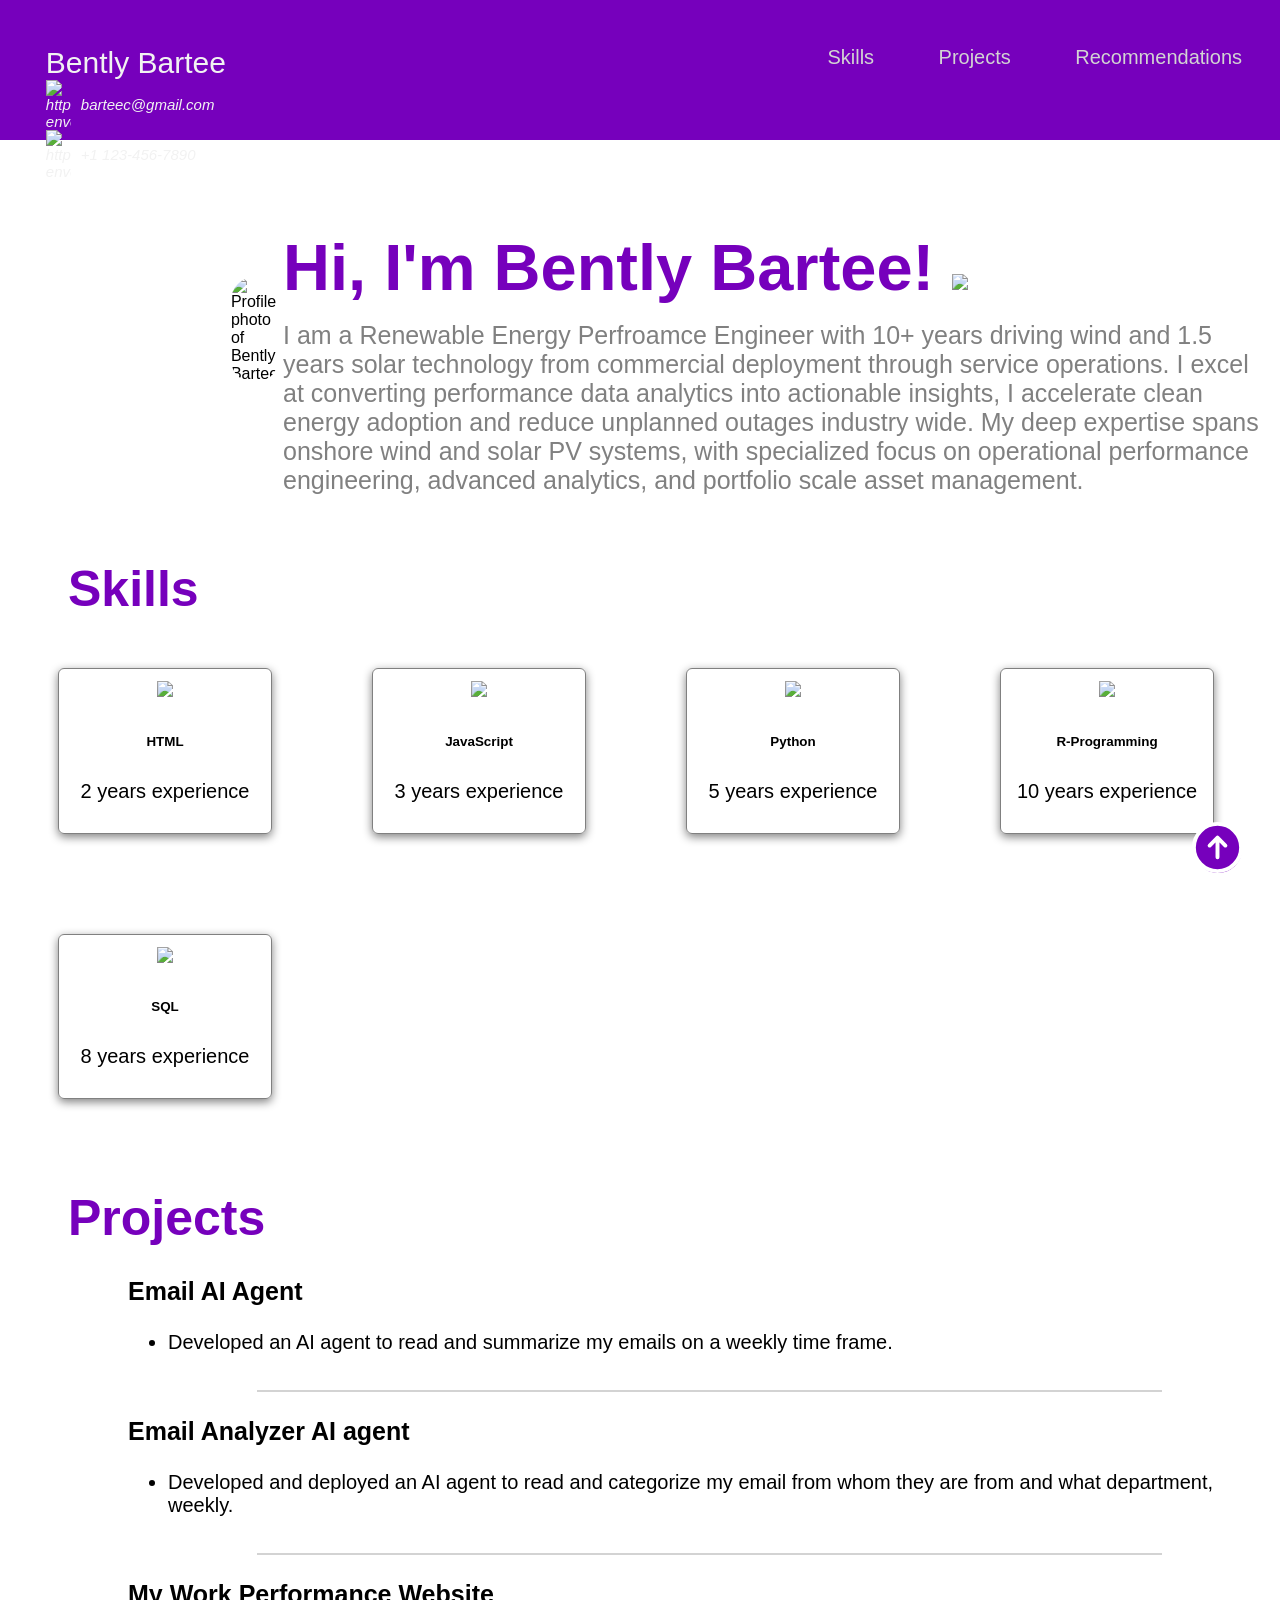
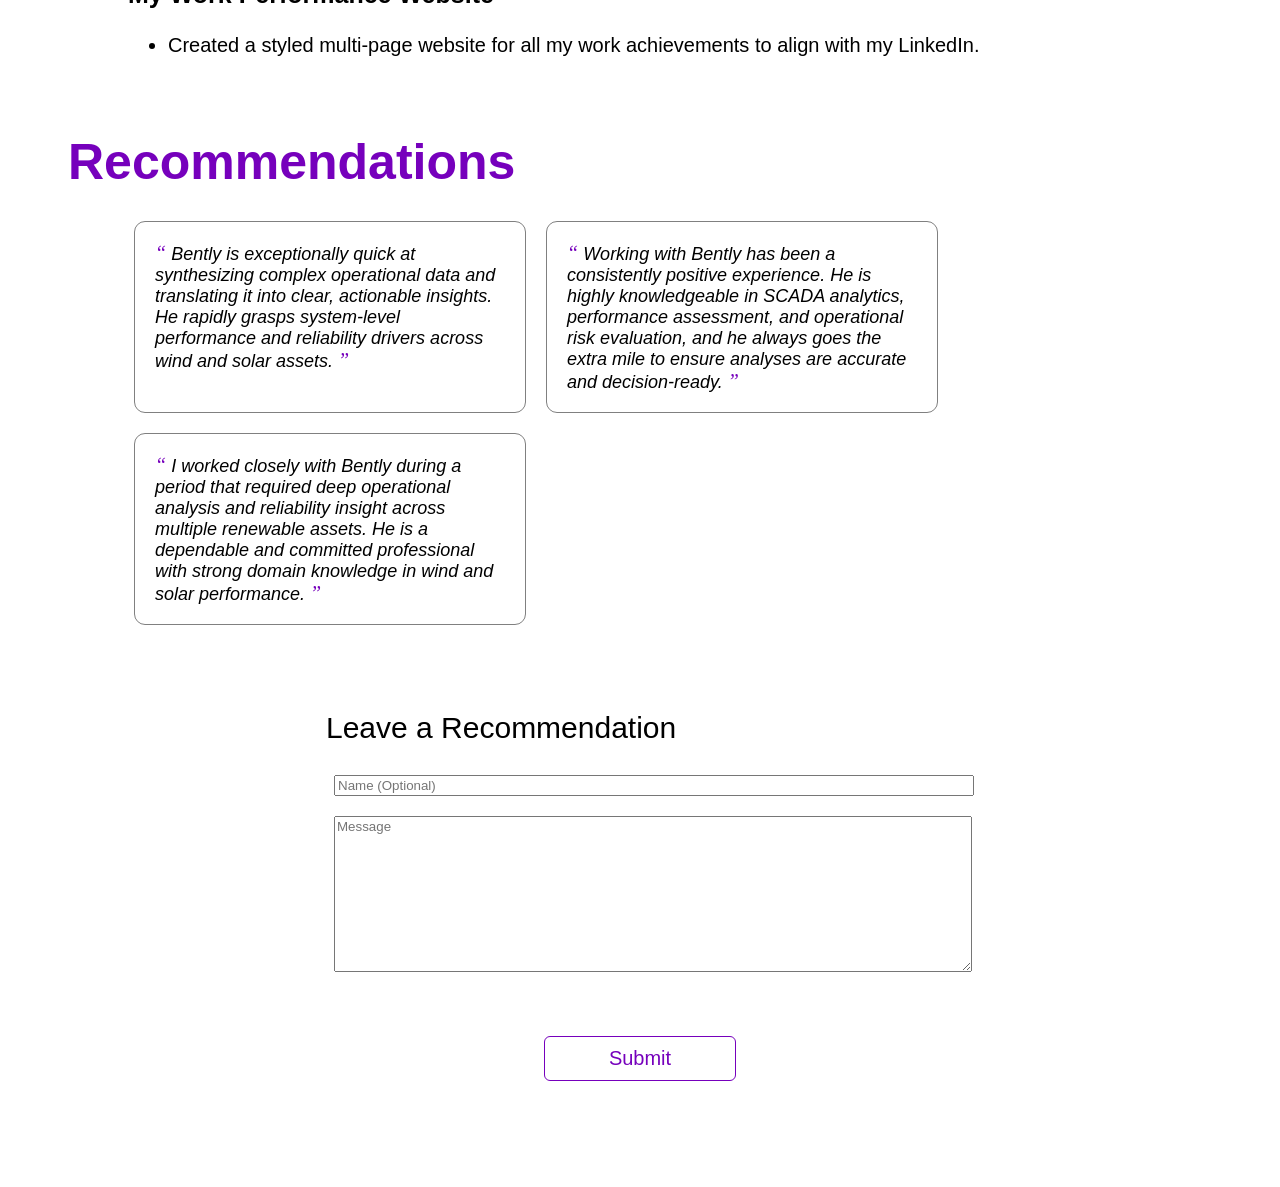
==== my-portfolio.html @ 6b7358aa "Add files via upload" ====
<!DOCTYPE html>
<html>
  <head>
    <title>Bently Bartee - Portfolio</title>
    <link rel="stylesheet" href="./style.css"/>
    <script src="./script.js"></script>
  </head>
  <body>
    <!-- Navigation Bar -->
    <nav>
      <div id="home">
        <div class="profile_name">
          Bently Bartee
          <div class="contact_info">
            <img src="html_finalprojimages/envelope.png" alt="https://icons8.com/icon/124377/circled-envelope"/>
          barteec@gmail.com
        </div>
        <div style="clear:both;"></div>
        <div class="contact_info">
          <img src="html_finalprojimages/phone.png" alt="https://icons8.com/icon/124377/circled-envelope"/>
          +1 123-456-7890

        </div>
        </div>
        <div class="topdiv">
          <a class="topmenu" href="#Skills">Skills</a>
          <a class="topmenu" href="#Projects">Projects</a>
          <a class="topmenu" href="#Recommendations">Recommendations</a>
          <!-- Add the links for Skills, Projects and Recommendation here -->

        </div>
      </div>    
    </nav>

    <!-- About Me -->
    <section id="about-me" class="container">
      <div>
        <img
        src="https://raw.githubusercontent.com/BBartee75/R_Scripts/main/Screenshot%202024-08-19%20195324.png"
        class="profile_image"
        alt="Profile photo of Bently Bartee"
        />
      </div>

      <div>
          <h1>
            Hi, I'm Bently Bartee! <img src="html_finalprojimages/waving-hand.png" width="60px"/>
          </h1>
          <p>
            I am a Renewable Energy Perfroamce Engineer with 10+ years driving wind and 1.5 years solar technology 
            from commercial deployment through service operations. I excel at converting performance data analytics 
            into actionable insights, I accelerate clean energy adoption and reduce unplanned outages industry wide.
            My deep expertise spans onshore wind and solar PV systems, with specialized focus on operational performance 
            engineering, advanced analytics, and portfolio scale asset management.
          </p>
      </div>
    </section>
              
    <!-- Skills -->
    <section id="skills">
      <h2>Skills</h2>
      <div style="clear:both;"></div>

      <div class="all_skills">
        <div class="skill">
          <img src="html_finalprojimages/html5.png"/>
          <h6>HTML</h6>
          <p>2 years experience</p>
        </div>  

        <div class="skill">
          <img src="html_finalprojimages/js.jpeg"/>
          <h6>JavaScript</h6>
          <p>3 years experience</p>
        </div>  

        <!-- Add more skills here -->

        <div class="skill">
            <img src="html_finalprojimages/python.png"/>
            <h6>Python</h6>
            <p>5 years experience</p>
          </div>  

          <div class="skill">
            <img src="html_finalprojimages/r.png"/>
            <h6>R-Programming</h6>
            <p>10 years experience</p>
          </div>  

          <div class="skill">
            <img src="html_finalprojimages/database.png"/>
            <h6>SQL</h6>
            <p>8 years experience</p>
          </div>  


      </div>
    </section>
          
    <!-- Projects -->
    <section class="projects" id="projects">
      <h2>
        Projects
      </h2>
      <div style="clear:both;"></div>

        <div id="projects-container" class="projects-container">
          <div class="project-card">
            <h3>Email AI Agent</h3>
            <ul>
              <li>Developed an AI agent to read and summarize my emails on a weekly time frame.</li>
            </ul>
          </div>
          <hr>
          <div class="project-card">
            <h3>Email Analyzer AI agent</h3>
            <ul>
              <li>Developed and deployed an AI agent to read and categorize my email from whom they are from and what department, weekly.</li>
            </ul>
          </div>
          <hr>
          <div class="project-card">
            <h3>My Work Performance Website</h3>
            <ul>
              <li>Created a styled multi-page website for all my work achievements to align with my LinkedIn.</li>
            </ul>
          </div>
    </div>
    </section>
    <div style="clear:both;"></div>

    <!-- Recommendations -->
    <section id="recommendations">
      <h2>Recommendations</h2>
      <div style="clear:both;"></div>
      <div class="all_recommendations" id="all_recommendations">
        <div class="recommendation">
          <span>&#8220;</span>
          
Bently is exceptionally quick at synthesizing complex operational data and translating it into clear, actionable insights. 
He rapidly grasps system-level performance and reliability drivers across wind and solar assets. 


          <span>&#8221;</span>
        </div>
        <div class="recommendation">
          <span>&#8220;</span>
          
Working with Bently has been a consistently positive experience. 
He is highly knowledgeable in SCADA analytics, performance assessment, and operational risk evaluation, and he always goes the extra mile to ensure analyses are accurate and decision-ready. 

          <span>&#8221;</span>
        </div>
        <div class="recommendation">
          <span>&#8220;</span>
          
 I worked closely with Bently during a period that required deep operational analysis and reliability insight across multiple renewable assets. 
 He is a dependable and committed professional with strong domain knowledge in wind and solar performance. 
 

          <span>&#8221;</span>
        </div>
      </div>
    </section>

    <!-- Recommendation Form -->
    <section id="contact">
      <div class="flex_center">
        <fieldset>
          <legend class="introduction">Leave a Recommendation</legend>          
          <input type="text" placeholder="Name (Optional)"> <br/>
          <textarea id="new_recommendation" cols="500" rows="10" placeholder="Message"></textarea>
          <div class="flex_center">
            <button id="recommend_btn" onclick="addRecommendation()">Submit</button>
          </div>
        </fieldset>
      </div>
    </section>

    <div class="iconbutton">
      <a href="#home">
        <svg xmlns="http://www.w3.org/2000/svg" fill="none" viewBox="0 0 24 24" stroke-width="1.5" stroke="white" width="63px">
            <path stroke-linecap="round" stroke-linejoin="round" d="M15 11.25l-3-3m0 0l-3 3m3-3v7.5M21 12a9 9 0 11-18 0 9 9 0 0118 0z" />
          </svg>
          
      </a>
    </div>

    <div class="popup" id="popup" class="flex_center">
        <img src="html_finalprojimages/checkmark--outline.svg" />
        <h3>Thank you for your recommendation!</h3>
        <button onclick="showPopup(false)">Ok</button>
      </div>
  </body>
</html>
---- style.css ----
body {
    font-family: "Trebuchet MS", "Lucida Sans Unicode", "Lucida Grande",
      "Lucida Sans", Arial, sans-serif;
  }
  
  /* Navigation Bar */
  
  #home {
    background-color: #7600bc;
    padding-bottom: 1cm;
    margin-left: -1cm;
    margin-right: -1cm;
    margin-top: -1cm;
    padding-top: 2cm;
    padding-bottom: 2cm;
    height: 5mm;
  }
  
  .topmenu {
    color: lightgray;
    margin: 10px;
    padding: 20px;
    font-size: 20px;
    text-decoration: none;
  }
  
  .topmenu:hover {
    color: white;
    /* Add the styles here */
    font-weight: 900;
    text-decoration: underline;
  }
  
  .topdiv {
    float: right;
    padding-right: 1cm;
  }
  
  .profile_name {
    float: left;
    padding-left: 2cm;
    /* Add the styles here */
    color: #f2f2f2;
    font-size: 30px;
  }
  
  .profile_name .contact_info {
    font-size: 15px;
    font-style: italic;
    display: flex;
    align-items: center;
    flex-direction: row;
  }
  
  .contact_info img {
    width: 25px;
    margin-right: 10px;
    float: left;
  }
  
  /* Titles */
  
  h2 {
    text-align: justify;
    font-size: 50px;
    text-align: center;
    float: left;
    color: #7600bc;
    margin: 30px;
    margin-left: 60px;
    margin-top: 40px;
    margin-bottom: 0px;
  }
  
  .introduction {
    text-align: justify;
    font-size: 30px;
    text-align: center;
    float: left;
    margin-top: 30px;
    margin-bottom: 20px;
    animation-duration: 5s;
    position: relative;
  }
  
  /* Used in the About Me sections */
  
  .container {
    display: flex;
    align-items: center;
  }
  
  /* About Me */
  
  .about-me {
    display: flex;
    align-items: center;
  }
  
  #about-me h1 {
    font-size: 65px;
    margin-top: 90px;
    color: #7600bc;
  }
  
  #about-me p {
    font-size: 25px;
    color: rgb(128, 128, 128);
    margin-top: -1cm;
  }
  
  .profile_image {
    width: 550px;
    height: fit-content;
    vertical-align: middle;
    margin: 5px;
    border-radius: 25px;
  }
  
  /* Skills */
  
  .all_skills {
    display: flex;
    flex-direction: row;
    flex-flow: wrap;
  }
  
  .skill {
    border: 1px solid gray;
    display: block;
    border-radius: 6px;
    text-align: center;
    margin: 50px;
    padding: 10px;
    width: 2in;
    font-size: 20px;
    box-shadow: 0 3px 10px gray;
  }
  
  .skill img {
    height: 35px;
    align-items: center;
  }
  
  .skills h6 {
    align-items: center;
    font-size: 20px;
    margin-block-start: 8px;
    margin-block-end: 5px;
    font-weight: bold;
  }
  
  .skills p {
    align-items: center;
    font-size: 15px;
    color: gray;
    margin-block-start: 5px;
    margin-block-end: 5px;
  }
  
  .flex_center {
    display: flex;
    align-items: center;
    justify-content: center;
  }
  
  /* Projects */
  
  .projects-container {
    margin-top: 30px;
    margin-left: 60px;
  }
  
  .projects-container hr {
    border: 1px solid lightgray;
    width: 75%;
    margin-left: 5cm;
  }
  
  .project-card {
    margin: 0 15px 15px 30px;
    padding-bottom: 5px;
  }
  
  .project-card h3 {
    font-size: 25px;
    margin-left: 30px;
  }
  
  .project-card li {
    font-size: 20px;
    margin-left: 30px;
  }
  
  /* Recommendations */
  
  .all_recommendations {
    display: flex;
    align-items: center;
    margin-left: 1in;
    flex-direction: row;
    flex-flow: wrap;
    padding: 20px;
  }
  
  .recommendation {
    font-style: italic;
    text-align: left;
    width: 21.875rem;
    padding: 1rem;
    background-color: #fff;
    border-radius: 11px;
    box-shadow: 0 3px 10px var(--primary-shadow);
    padding: 20px;
    margin: 10px;
    border: 1px solid gray;
    font-size: 18px;
    height: 150px;
  }
  
  .recommendation span {
    color: #7600bc;
    font-size: 20px;
    font-family: "Times New Roman", Times, serif;
  }
  
  /* Scroll to Top Button */
  
  .iconbutton {
    width: 48px;
    height: 48px;
    border-radius: 100%;
    background-color: #7600bc;
    display: flex;
    align-items: center;
    justify-content: center;
    position: fixed;
    right: 3%;
    bottom: 3%;
    cursor: pointer;
  }
  
  /* Form Pop-up */
  
  .popup {
    width: 400px;
    background-color: #e8bcf0;
    border-radius: 3mm;
    top: 50%;
    left: 50%;
    transform: translate(-50%, -50%);
    text-align: center;
    position: fixed;
    /* padding: 30px; */
    visibility: hidden;
  }
  
  .popup img {
    padding-top: 20px;
  }
  
  .popup button {
    background-color: #fff;
    border: 1px solid #7600bc;
    color: #7600bc;
    display: block;
    border-radius: 6px;
    text-align: center;
    margin: 50px;
    padding: 10px;
    width: 2in;
    font-size: 20px;
    margin-left: 25%;
  }
  
  .popup button:hover {
    background-color: #fff;
    border: 2px solid #7600bc;
    color: #7600bc;
    display: block;
    font-weight: bolder;
    text-align: center;
    cursor: pointer;
    margin-left: 25%;
  }
  
  /* Recommendation Form */
  
  input,
  textarea {
    font-family: "Trebuchet MS", "Lucida Sans Unicode", "Lucida Grande",
      "Lucida Sans", Arial, sans-serif;
    margin: 10px;
    width: 100%;
  }
  
  fieldset {
    display: flexbox;
    align-content: center;
    justify-content: center;
    padding: 25px;
    margin-left: 50px;
    margin-right: 50px;
    border: thin solid white;
    width: 50%;
  }
  
  /* Buttons */
  
  button {
    background-color: #fff;
    border: 1px solid #7600bc;
    color: #7600bc;
    display: block;
    border-radius: 6px;
    text-align: center;
    margin: 50px;
    padding: 10px;
    width: 2in;
    font-size: 20px;
  }
  
  button:hover {
    background-color: #7600bc;
    border: 1px solid #7600bc;
    color: #fff;
    display: block;
    border-radius: 6px;
    text-align: center;
    cursor: pointer;
  }
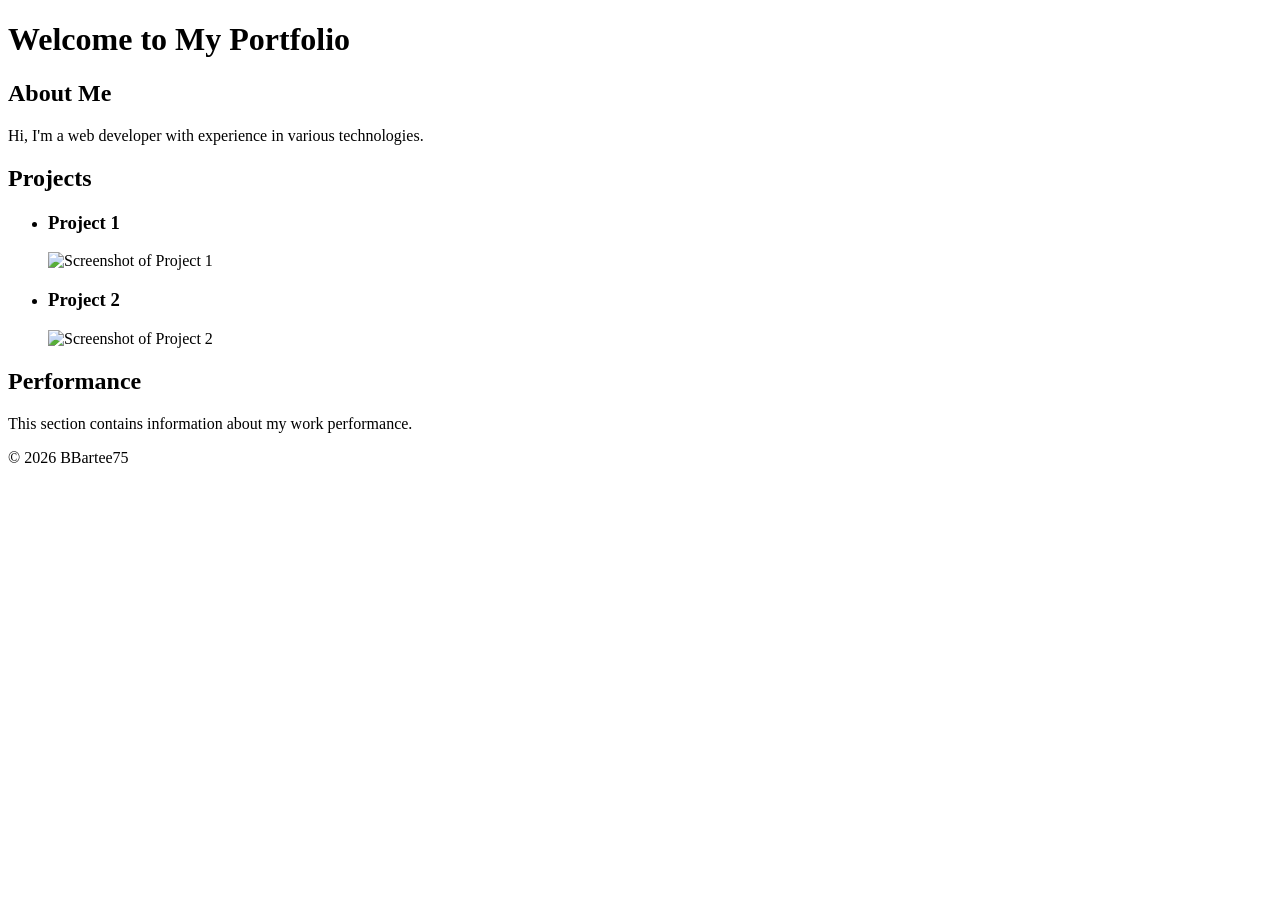
==== commit 987b9c48: "Fix HTML errors in my-portfolio.html" ====
--- a/my-portfolio.html
+++ b/my-portfolio.html
@@ -1,196 +1,39 @@
 <!DOCTYPE html>
-<html>
-  <head>
-    <title>Bently Bartee - Portfolio</title>
-    <link rel="stylesheet" href="./style.css"/>
-    <script src="./script.js"></script>
-  </head>
-  <body>
-    <!-- Navigation Bar -->
-    <nav>
-      <div id="home">
-        <div class="profile_name">
-          Bently Bartee
-          <div class="contact_info">
-            <img src="html_finalprojimages/envelope.png" alt="https://icons8.com/icon/124377/circled-envelope"/>
-          barteec@gmail.com
-        </div>
-        <div style="clear:both;"></div>
-        <div class="contact_info">
-          <img src="html_finalprojimages/phone.png" alt="https://icons8.com/icon/124377/circled-envelope"/>
-          +1 123-456-7890
-
-        </div>
-        </div>
-        <div class="topdiv">
-          <a class="topmenu" href="#Skills">Skills</a>
-          <a class="topmenu" href="#Projects">Projects</a>
-          <a class="topmenu" href="#Recommendations">Recommendations</a>
-          <!-- Add the links for Skills, Projects and Recommendation here -->
-
-        </div>
-      </div>    
-    </nav>
-
-    <!-- About Me -->
-    <section id="about-me" class="container">
-      <div>
-        <img
-        src="https://raw.githubusercontent.com/BBartee75/R_Scripts/main/Screenshot%202024-08-19%20195324.png"
-        class="profile_image"
-        alt="Profile photo of Bently Bartee"
-        />
-      </div>
-
-      <div>
-          <h1>
-            Hi, I'm Bently Bartee! <img src="html_finalprojimages/waving-hand.png" width="60px"/>
-          </h1>
-          <p>
-            I am a Renewable Energy Perfroamce Engineer with 10+ years driving wind and 1.5 years solar technology 
-            from commercial deployment through service operations. I excel at converting performance data analytics 
-            into actionable insights, I accelerate clean energy adoption and reduce unplanned outages industry wide.
-            My deep expertise spans onshore wind and solar PV systems, with specialized focus on operational performance 
-            engineering, advanced analytics, and portfolio scale asset management.
-          </p>
-      </div>
-    </section>
-              
-    <!-- Skills -->
-    <section id="skills">
-      <h2>Skills</h2>
-      <div style="clear:both;"></div>
-
-      <div class="all_skills">
-        <div class="skill">
-          <img src="html_finalprojimages/html5.png"/>
-          <h6>HTML</h6>
-          <p>2 years experience</p>
-        </div>  
-
-        <div class="skill">
-          <img src="html_finalprojimages/js.jpeg"/>
-          <h6>JavaScript</h6>
-          <p>3 years experience</p>
-        </div>  
-
-        <!-- Add more skills here -->
-
-        <div class="skill">
-            <img src="html_finalprojimages/python.png"/>
-            <h6>Python</h6>
-            <p>5 years experience</p>
-          </div>  
-
-          <div class="skill">
-            <img src="html_finalprojimages/r.png"/>
-            <h6>R-Programming</h6>
-            <p>10 years experience</p>
-          </div>  
-
-          <div class="skill">
-            <img src="html_finalprojimages/database.png"/>
-            <h6>SQL</h6>
-            <p>8 years experience</p>
-          </div>  
-
-
-      </div>
-    </section>
-          
-    <!-- Projects -->
-    <section class="projects" id="projects">
-      <h2>
-        Projects
-      </h2>
-      <div style="clear:both;"></div>
-
-        <div id="projects-container" class="projects-container">
-          <div class="project-card">
-            <h3>Email AI Agent</h3>
+<html lang="en">
+<head>
+    <meta charset="UTF-8">
+    <meta name="viewport" content="width=device-width, initial-scale=1.0">
+    <title>My Portfolio</title>
+</head>
+<body>
+    <header>
+        <h1>Welcome to My Portfolio</h1>
+    </header>
+    <main>
+        <section>
+            <h2>About Me</h2>
+            <p>Hi, I'm a web developer with experience in various technologies.</p>
+        </section>
+        <section>
+            <h2>Projects</h2>
             <ul>
-              <li>Developed an AI agent to read and summarize my emails on a weekly time frame.</li>
+                <li>
+                    <h3>Project 1</h3>
+                    <img src="project1.jpg" alt="Screenshot of Project 1">
+                </li>
+                <li>
+                    <h3>Project 2</h3>
+                    <img src="project2.jpg" alt="Screenshot of Project 2">
+                </li>
             </ul>
-          </div>
-          <hr>
-          <div class="project-card">
-            <h3>Email Analyzer AI agent</h3>
-            <ul>
-              <li>Developed and deployed an AI agent to read and categorize my email from whom they are from and what department, weekly.</li>
-            </ul>
-          </div>
-          <hr>
-          <div class="project-card">
-            <h3>My Work Performance Website</h3>
-            <ul>
-              <li>Created a styled multi-page website for all my work achievements to align with my LinkedIn.</li>
-            </ul>
-          </div>
-    </div>
-    </section>
-    <div style="clear:both;"></div>
-
-    <!-- Recommendations -->
-    <section id="recommendations">
-      <h2>Recommendations</h2>
-      <div style="clear:both;"></div>
-      <div class="all_recommendations" id="all_recommendations">
-        <div class="recommendation">
-          <span>&#8220;</span>
-          
-Bently is exceptionally quick at synthesizing complex operational data and translating it into clear, actionable insights. 
-He rapidly grasps system-level performance and reliability drivers across wind and solar assets. 
-
-
-          <span>&#8221;</span>
-        </div>
-        <div class="recommendation">
-          <span>&#8220;</span>
-          
-Working with Bently has been a consistently positive experience. 
-He is highly knowledgeable in SCADA analytics, performance assessment, and operational risk evaluation, and he always goes the extra mile to ensure analyses are accurate and decision-ready. 
-
-          <span>&#8221;</span>
-        </div>
-        <div class="recommendation">
-          <span>&#8220;</span>
-          
- I worked closely with Bently during a period that required deep operational analysis and reliability insight across multiple renewable assets. 
- He is a dependable and committed professional with strong domain knowledge in wind and solar performance. 
- 
-
-          <span>&#8221;</span>
-        </div>
-      </div>
-    </section>
-
-    <!-- Recommendation Form -->
-    <section id="contact">
-      <div class="flex_center">
-        <fieldset>
-          <legend class="introduction">Leave a Recommendation</legend>          
-          <input type="text" placeholder="Name (Optional)"> <br/>
-          <textarea id="new_recommendation" cols="500" rows="10" placeholder="Message"></textarea>
-          <div class="flex_center">
-            <button id="recommend_btn" onclick="addRecommendation()">Submit</button>
-          </div>
-        </fieldset>
-      </div>
-    </section>
-
-    <div class="iconbutton">
-      <a href="#home">
-        <svg xmlns="http://www.w3.org/2000/svg" fill="none" viewBox="0 0 24 24" stroke-width="1.5" stroke="white" width="63px">
-            <path stroke-linecap="round" stroke-linejoin="round" d="M15 11.25l-3-3m0 0l-3 3m3-3v7.5M21 12a9 9 0 11-18 0 9 9 0 0118 0z" />
-          </svg>
-          
-      </a>
-    </div>
-
-    <div class="popup" id="popup" class="flex_center">
-        <img src="html_finalprojimages/checkmark--outline.svg" />
-        <h3>Thank you for your recommendation!</h3>
-        <button onclick="showPopup(false)">Ok</button>
-      </div>
-  </body>
-</html>
+        </section>
+        <section>
+            <h2>Performance</h2>
+            <p>This section contains information about my work performance.</p>
+        </section>
+    </main>
+    <footer>
+        <p>&copy; 2026 BBartee75</p>
+    </footer>
+</body>
+</html>
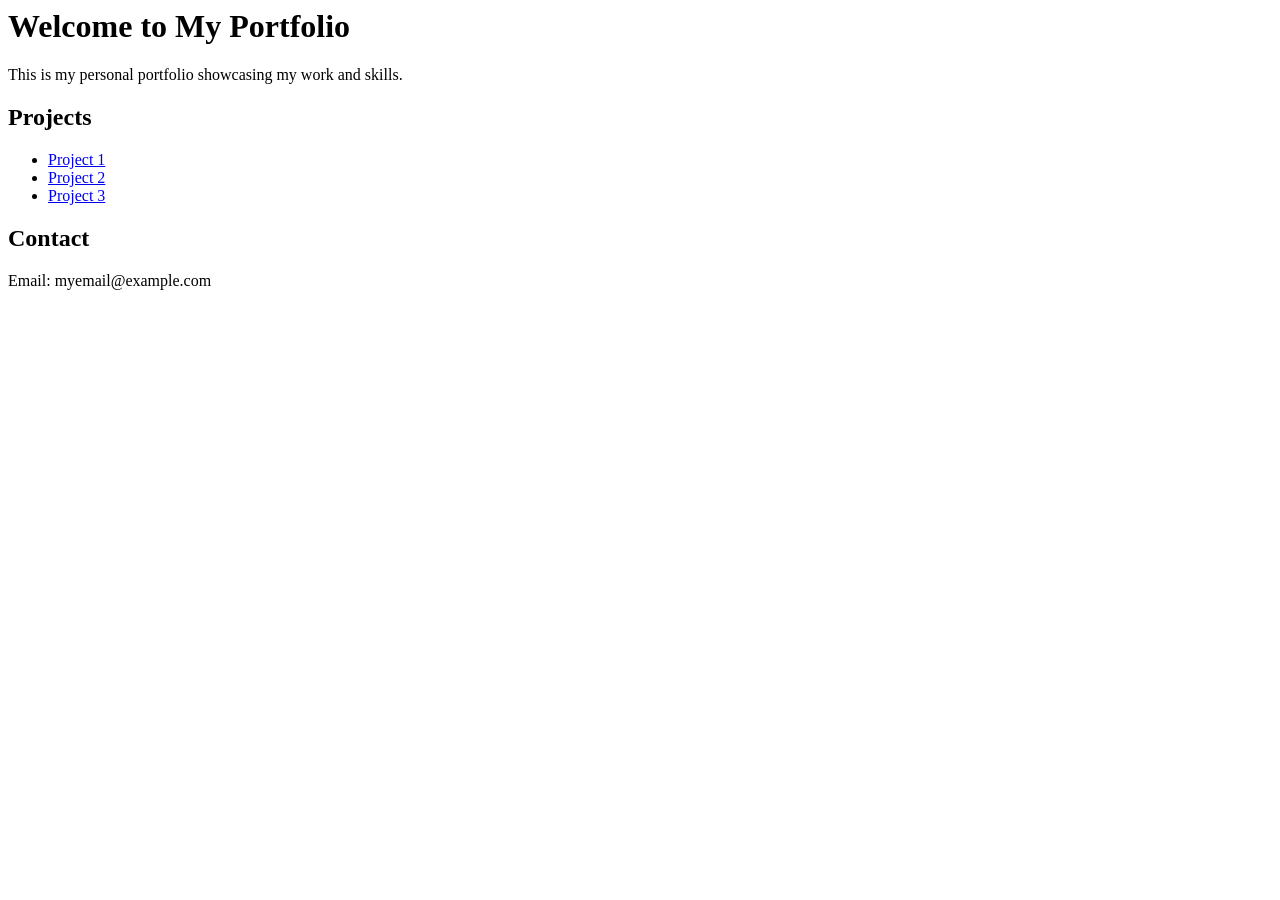
==== commit c2b422ca: "Restored original portfolio content with updated image links" ====
--- a/my-portfolio.html
+++ b/my-portfolio.html
@@ -1,39 +1,17 @@
-<!DOCTYPE html>
-<html lang="en">
+<html>
 <head>
-    <meta charset="UTF-8">
-    <meta name="viewport" content="width=device-width, initial-scale=1.0">
     <title>My Portfolio</title>
 </head>
 <body>
-    <header>
-        <h1>Welcome to My Portfolio</h1>
-    </header>
-    <main>
-        <section>
-            <h2>About Me</h2>
-            <p>Hi, I'm a web developer with experience in various technologies.</p>
-        </section>
-        <section>
-            <h2>Projects</h2>
-            <ul>
-                <li>
-                    <h3>Project 1</h3>
-                    <img src="project1.jpg" alt="Screenshot of Project 1">
-                </li>
-                <li>
-                    <h3>Project 2</h3>
-                    <img src="project2.jpg" alt="Screenshot of Project 2">
-                </li>
-            </ul>
-        </section>
-        <section>
-            <h2>Performance</h2>
-            <p>This section contains information about my work performance.</p>
-        </section>
-    </main>
-    <footer>
-        <p>&copy; 2026 BBartee75</p>
-    </footer>
+    <h1>Welcome to My Portfolio</h1>
+    <p>This is my personal portfolio showcasing my work and skills.</p>
+    <h2>Projects</h2>
+    <ul>
+        <li><a href="https://github.com/BBartee75/my-portfolio/files/pics/project1.png">Project 1</a></li>
+        <li><a href="https://github.com/BBartee75/my-portfolio/files/pics/project2.png">Project 2</a></li>
+        <li><a href="https://github.com/BBartee75/my-portfolio/files/pics/project3.png">Project 3</a></li>
+    </ul>
+    <h2>Contact</h2>
+    <p>Email: myemail@example.com</p>
 </body>
-</html>+</html>
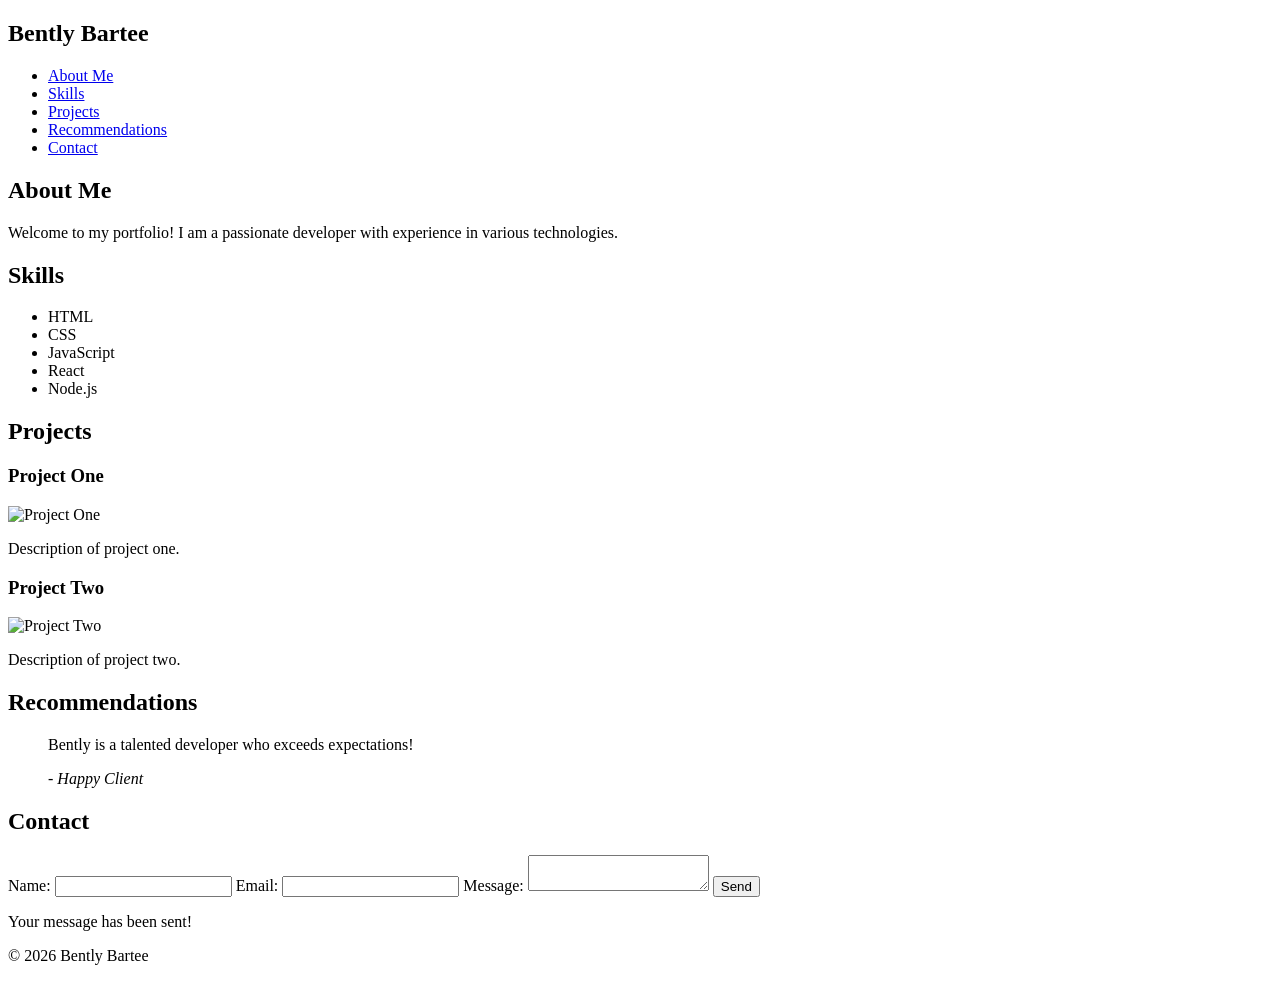
==== commit effd0e64: "Updated my-portfolio.html file with new content, corrected typos, updated image sources, and removed" ====
--- a/my-portfolio.html
+++ b/my-portfolio.html
@@ -1,17 +1,80 @@
-<html>
+<!DOCTYPE html>
+<html lang="en">
 <head>
-    <title>My Portfolio</title>
+    <meta charset="UTF-8">
+    <meta name="viewport" content="width=device-width, initial-scale=1.0">
+    <title>Bently Bartee Portfolio</title>
+    <link rel="stylesheet" href="styles.css">
 </head>
 <body>
-    <h1>Welcome to My Portfolio</h1>
-    <p>This is my personal portfolio showcasing my work and skills.</p>
-    <h2>Projects</h2>
-    <ul>
-        <li><a href="https://github.com/BBartee75/my-portfolio/files/pics/project1.png">Project 1</a></li>
-        <li><a href="https://github.com/BBartee75/my-portfolio/files/pics/project2.png">Project 2</a></li>
-        <li><a href="https://github.com/BBartee75/my-portfolio/files/pics/project3.png">Project 3</a></li>
-    </ul>
-    <h2>Contact</h2>
-    <p>Email: myemail@example.com</p>
+    <nav>
+        <h1>Bently Bartee</h1>
+        <ul>
+            <li><a href="#about">About Me</a></li>
+            <li><a href="#skills">Skills</a></li>
+            <li><a href="#projects">Projects</a></li>
+            <li><a href="#recommendations">Recommendations</a></li>
+            <li><a href="#contact">Contact</a></li>
+        </ul>
+    </nav>
+
+    <section id="about">
+        <h2>About Me</h2>
+        <p>Welcome to my portfolio! I am a passionate developer with experience in various technologies.</p>
+    </section>
+
+    <section id="skills">
+        <h2>Skills</h2>
+        <ul>
+            <li>HTML</li>
+            <li>CSS</li>
+            <li>JavaScript</li>
+            <li>React</li>
+            <li>Node.js</li>
+        </ul>
+    </section>
+
+    <section id="projects">
+        <h2>Projects</h2>
+        <div class="project">
+            <h3>Project One</h3>
+            <img src="https://github.com/BBartee75/my-portfolio/files/pics/project1.png" alt="Project One">
+            <p>Description of project one.</p>
+        </div>
+        <div class="project">
+            <h3>Project Two</h3>
+            <img src="https://github.com/BBartee75/my-portfolio/files/pics/project2.png" alt="Project Two">
+            <p>Description of project two.</p>
+        </div>
+    </section>
+
+    <section id="recommendations">
+        <h2>Recommendations</h2>
+        <blockquote>
+            <p>Bently is a talented developer who exceeds expectations!</p>
+            <cite>- Happy Client</cite>
+        </blockquote>
+    </section>
+
+    <section id="contact">
+        <h2>Contact</h2>
+        <form>
+            <label for="name">Name:</label>
+            <input type="text" id="name" name="name" required>
+            <label for="email">Email:</label>
+            <input type="email" id="email" name="email" required>
+            <label for="message">Message:</label>
+            <textarea id="message" name="message" required></textarea>
+            <button type="submit">Send</button>
+        </form>
+    </section>
+
+    <div class="popup">
+        <p>Your message has been sent!</p>
+    </div>
+
+    <footer>
+        <p>&copy; 2026 Bently Bartee</p>
+    </footer>
 </body>
 </html>
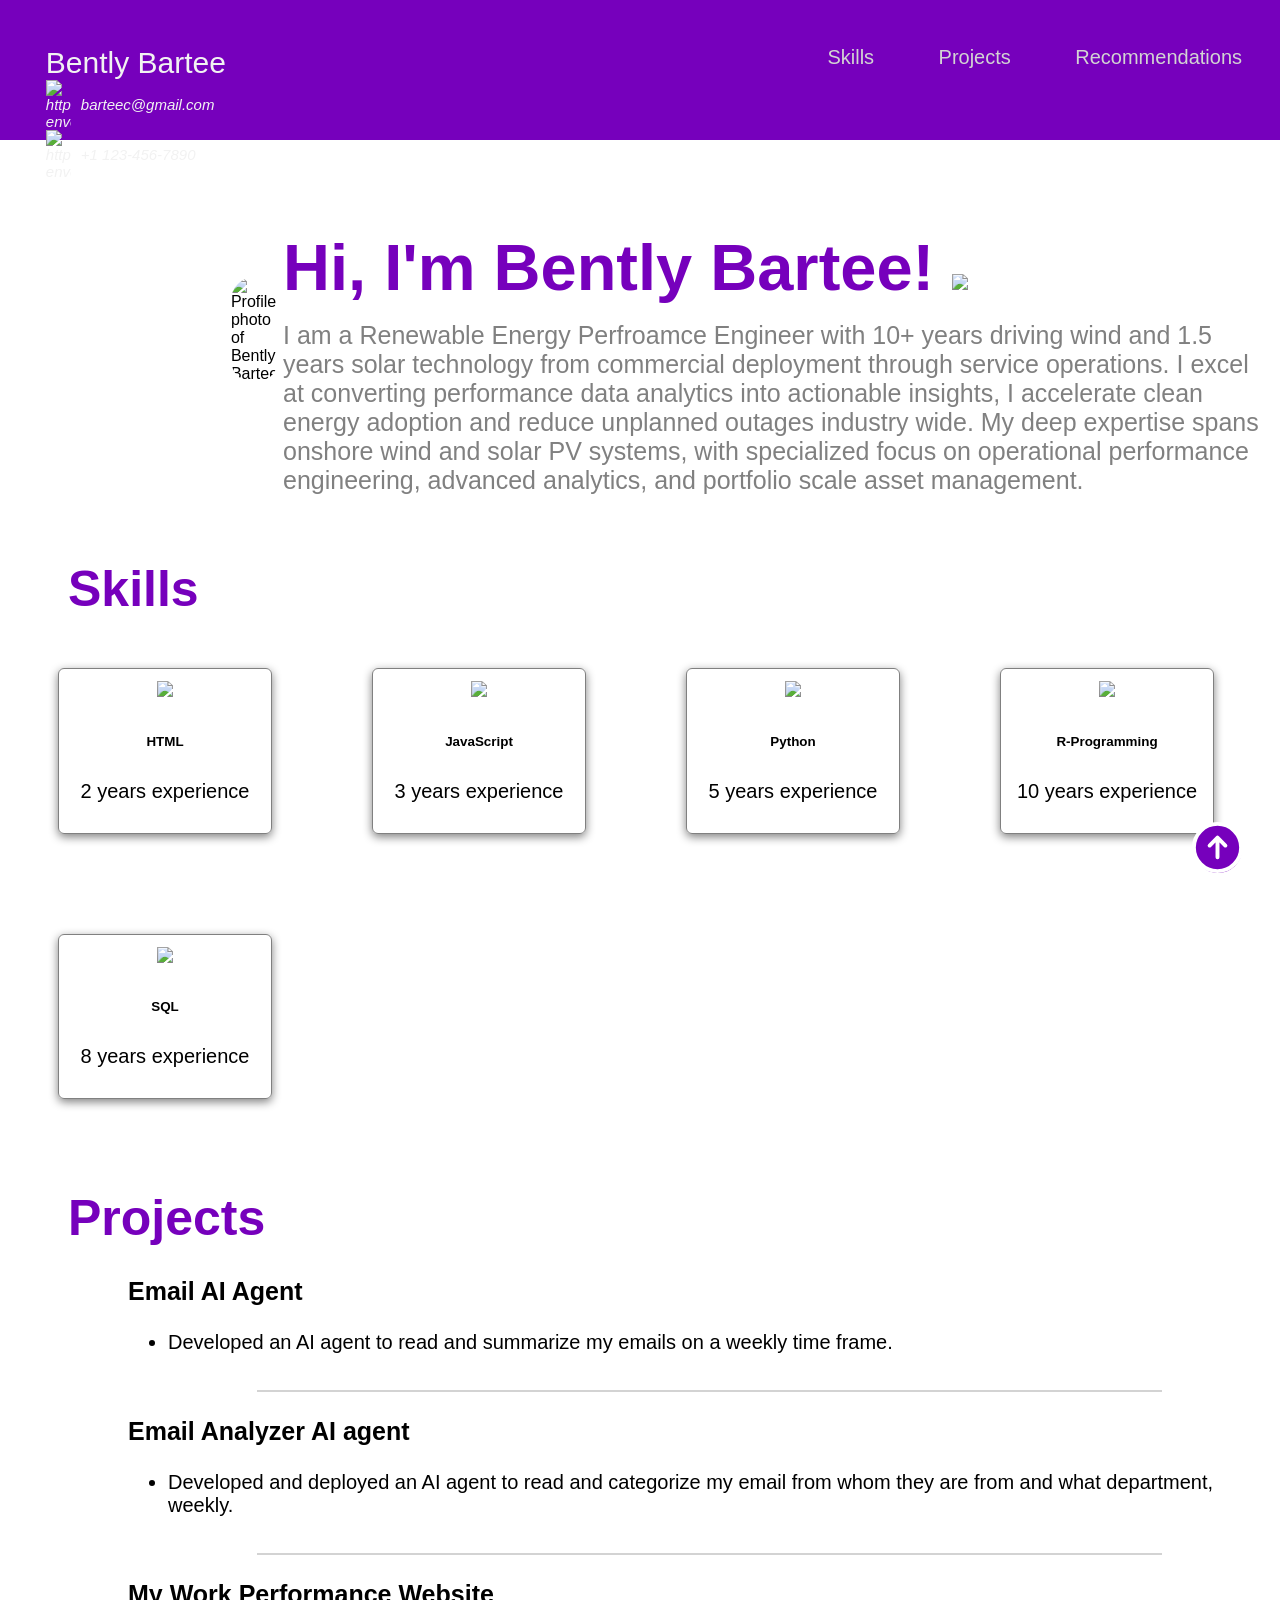
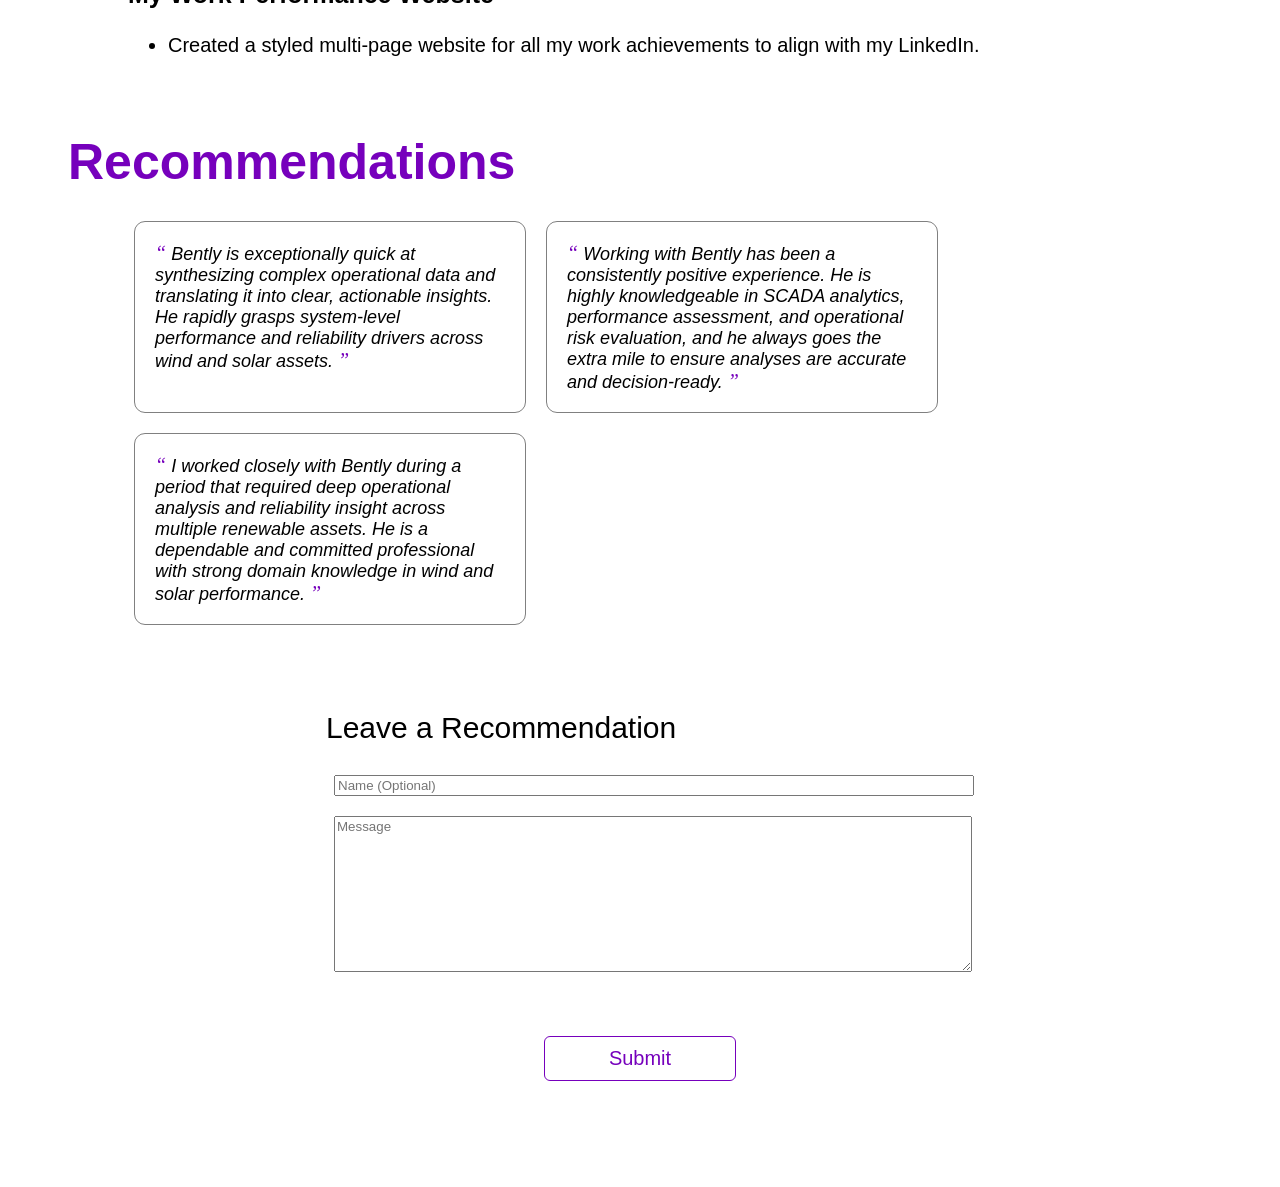
==== commit 1a915964: "Update my-portfolio.html" ====
--- a/my-portfolio.html
+++ b/my-portfolio.html
@@ -1,80 +1,196 @@
 <!DOCTYPE html>
-<html lang="en">
-<head>
-    <meta charset="UTF-8">
-    <meta name="viewport" content="width=device-width, initial-scale=1.0">
-    <title>Bently Bartee Portfolio</title>
-    <link rel="stylesheet" href="styles.css">
-</head>
-<body>
+<html>
+  <head>
+    <title>Bently Bartee - Portfolio</title>
+    <link rel="stylesheet" href="./style.css"/>
+    <script src="./script.js"></script>
+  </head>
+  <body>
+    <!-- Navigation Bar -->
     <nav>
-        <h1>Bently Bartee</h1>
-        <ul>
-            <li><a href="#about">About Me</a></li>
-            <li><a href="#skills">Skills</a></li>
-            <li><a href="#projects">Projects</a></li>
-            <li><a href="#recommendations">Recommendations</a></li>
-            <li><a href="#contact">Contact</a></li>
-        </ul>
+      <div id="home">
+        <div class="profile_name">
+          Bently Bartee
+          <div class="contact_info">
+            <img src="html_finalprojimages/envelope.png" alt="https://icons8.com/icon/124377/circled-envelope"/>
+          barteec@gmail.com
+        </div>
+        <div style="clear:both;"></div>
+        <div class="contact_info">
+          <img src="html_finalprojimages/phone.png" alt="https://icons8.com/icon/124377/circled-envelope"/>
+          +1 123-456-7890
+
+        </div>
+        </div>
+        <div class="topdiv">
+          <a class="topmenu" href="#Skills">Skills</a>
+          <a class="topmenu" href="#Projects">Projects</a>
+          <a class="topmenu" href="#Recommendations">Recommendations</a>
+          <!-- Add the links for Skills, Projects and Recommendation here -->
+
+        </div>
+      </div>    
     </nav>
 
-    <section id="about">
-        <h2>About Me</h2>
-        <p>Welcome to my portfolio! I am a passionate developer with experience in various technologies.</p>
+    <!-- About Me -->
+    <section id="about-me" class="container">
+      <div>
+        <img
+        src="https://raw.githubusercontent.com/BBartee75/R_Scripts/main/Screenshot%202024-08-19%20195324.png"
+        class="profile_image"
+        alt="Profile photo of Bently Bartee"
+        />
+      </div>
+
+      <div>
+          <h1>
+            Hi, I'm Bently Bartee! <img src="html_finalprojimages/waving-hand.png" width="60px"/>
+          </h1>
+          <p>
+            I am a Renewable Energy Perfroamce Engineer with 10+ years driving wind and 1.5 years solar technology 
+            from commercial deployment through service operations. I excel at converting performance data analytics 
+            into actionable insights, I accelerate clean energy adoption and reduce unplanned outages industry wide.
+            My deep expertise spans onshore wind and solar PV systems, with specialized focus on operational performance 
+            engineering, advanced analytics, and portfolio scale asset management.
+          </p>
+      </div>
+    </section>
+              
+    <!-- Skills -->
+    <section id="skills">
+      <h2>Skills</h2>
+      <div style="clear:both;"></div>
+
+      <div class="all_skills">
+        <div class="skill">
+          <img src="html_finalprojimages/html5.png"/>
+          <h6>HTML</h6>
+          <p>2 years experience</p>
+        </div>  
+
+        <div class="skill">
+          <img src="html_finalprojimages/js.jpeg"/>
+          <h6>JavaScript</h6>
+          <p>3 years experience</p>
+        </div>  
+
+        <!-- Add more skills here -->
+
+        <div class="skill">
+            <img src="html_finalprojimages/python.png"/>
+            <h6>Python</h6>
+            <p>5 years experience</p>
+          </div>  
+
+          <div class="skill">
+            <img src="html_finalprojimages/r.png"/>
+            <h6>R-Programming</h6>
+            <p>10 years experience</p>
+          </div>  
+
+          <div class="skill">
+            <img src="html_finalprojimages/database.png"/>
+            <h6>SQL</h6>
+            <p>8 years experience</p>
+          </div>  
+
+
+      </div>
+    </section>
+          
+    <!-- Projects -->
+    <section class="projects" id="projects">
+      <h2>
+        Projects
+      </h2>
+      <div style="clear:both;"></div>
+
+        <div id="projects-container" class="projects-container">
+          <div class="project-card">
+            <h3>Email AI Agent</h3>
+            <ul>
+              <li>Developed an AI agent to read and summarize my emails on a weekly time frame.</li>
+            </ul>
+          </div>
+          <hr>
+          <div class="project-card">
+            <h3>Email Analyzer AI agent</h3>
+            <ul>
+              <li>Developed and deployed an AI agent to read and categorize my email from whom they are from and what department, weekly.</li>
+            </ul>
+          </div>
+          <hr>
+          <div class="project-card">
+            <h3>My Work Performance Website</h3>
+            <ul>
+              <li>Created a styled multi-page website for all my work achievements to align with my LinkedIn.</li>
+            </ul>
+          </div>
+    </div>
+    </section>
+    <div style="clear:both;"></div>
+
+    <!-- Recommendations -->
+    <section id="recommendations">
+      <h2>Recommendations</h2>
+      <div style="clear:both;"></div>
+      <div class="all_recommendations" id="all_recommendations">
+        <div class="recommendation">
+          <span>&#8220;</span>
+          
+Bently is exceptionally quick at synthesizing complex operational data and translating it into clear, actionable insights. 
+He rapidly grasps system-level performance and reliability drivers across wind and solar assets. 
+
+
+          <span>&#8221;</span>
+        </div>
+        <div class="recommendation">
+          <span>&#8220;</span>
+          
+Working with Bently has been a consistently positive experience. 
+He is highly knowledgeable in SCADA analytics, performance assessment, and operational risk evaluation, and he always goes the extra mile to ensure analyses are accurate and decision-ready. 
+
+          <span>&#8221;</span>
+        </div>
+        <div class="recommendation">
+          <span>&#8220;</span>
+          
+ I worked closely with Bently during a period that required deep operational analysis and reliability insight across multiple renewable assets. 
+ He is a dependable and committed professional with strong domain knowledge in wind and solar performance. 
+ 
+
+          <span>&#8221;</span>
+        </div>
+      </div>
     </section>
 
-    <section id="skills">
-        <h2>Skills</h2>
-        <ul>
-            <li>HTML</li>
-            <li>CSS</li>
-            <li>JavaScript</li>
-            <li>React</li>
-            <li>Node.js</li>
-        </ul>
+    <!-- Recommendation Form -->
+    <section id="contact">
+      <div class="flex_center">
+        <fieldset>
+          <legend class="introduction">Leave a Recommendation</legend>          
+          <input type="text" placeholder="Name (Optional)"> <br/>
+          <textarea id="new_recommendation" cols="500" rows="10" placeholder="Message"></textarea>
+          <div class="flex_center">
+            <button id="recommend_btn" onclick="addRecommendation()">Submit</button>
+          </div>
+        </fieldset>
+      </div>
     </section>
 
-    <section id="projects">
-        <h2>Projects</h2>
-        <div class="project">
-            <h3>Project One</h3>
-            <img src="https://github.com/BBartee75/my-portfolio/files/pics/project1.png" alt="Project One">
-            <p>Description of project one.</p>
-        </div>
-        <div class="project">
-            <h3>Project Two</h3>
-            <img src="https://github.com/BBartee75/my-portfolio/files/pics/project2.png" alt="Project Two">
-            <p>Description of project two.</p>
-        </div>
-    </section>
-
-    <section id="recommendations">
-        <h2>Recommendations</h2>
-        <blockquote>
-            <p>Bently is a talented developer who exceeds expectations!</p>
-            <cite>- Happy Client</cite>
-        </blockquote>
-    </section>
-
-    <section id="contact">
-        <h2>Contact</h2>
-        <form>
-            <label for="name">Name:</label>
-            <input type="text" id="name" name="name" required>
-            <label for="email">Email:</label>
-            <input type="email" id="email" name="email" required>
-            <label for="message">Message:</label>
-            <textarea id="message" name="message" required></textarea>
-            <button type="submit">Send</button>
-        </form>
-    </section>
-
-    <div class="popup">
-        <p>Your message has been sent!</p>
+    <div class="iconbutton">
+      <a href="#home">
+        <svg xmlns="http://www.w3.org/2000/svg" fill="none" viewBox="0 0 24 24" stroke-width="1.5" stroke="white" width="63px">
+            <path stroke-linecap="round" stroke-linejoin="round" d="M15 11.25l-3-3m0 0l-3 3m3-3v7.5M21 12a9 9 0 11-18 0 9 9 0 0118 0z" />
+          </svg>
+          
+      </a>
     </div>
 
-    <footer>
-        <p>&copy; 2026 Bently Bartee</p>
-    </footer>
-</body>
+    <div class="popup" id="popup" class="flex_center">
+        <img src="html_finalprojimages/checkmark--outline.svg" />
+        <h3>Thank you for your recommendation!</h3>
+        <button onclick="showPopup(false)">Ok</button>
+      </div>
+  </body>
 </html>
--- a/style.css
+++ b/style.css
@@ -0,0 +1,331 @@
+body {
+    font-family: "Trebuchet MS", "Lucida Sans Unicode", "Lucida Grande",
+      "Lucida Sans", Arial, sans-serif;
+  }
+  
+  /* Navigation Bar */
+  
+  #home {
+    background-color: #7600bc;
+    padding-bottom: 1cm;
+    margin-left: -1cm;
+    margin-right: -1cm;
+    margin-top: -1cm;
+    padding-top: 2cm;
+    padding-bottom: 2cm;
+    height: 5mm;
+  }
+  
+  .topmenu {
+    color: lightgray;
+    margin: 10px;
+    padding: 20px;
+    font-size: 20px;
+    text-decoration: none;
+  }
+  
+  .topmenu:hover {
+    color: white;
+    /* Add the styles here */
+    font-weight: 900;
+    text-decoration: underline;
+  }
+  
+  .topdiv {
+    float: right;
+    padding-right: 1cm;
+  }
+  
+  .profile_name {
+    float: left;
+    padding-left: 2cm;
+    /* Add the styles here */
+    color: #f2f2f2;
+    font-size: 30px;
+  }
+  
+  .profile_name .contact_info {
+    font-size: 15px;
+    font-style: italic;
+    display: flex;
+    align-items: center;
+    flex-direction: row;
+  }
+  
+  .contact_info img {
+    width: 25px;
+    margin-right: 10px;
+    float: left;
+  }
+  
+  /* Titles */
+  
+  h2 {
+    text-align: justify;
+    font-size: 50px;
+    text-align: center;
+    float: left;
+    color: #7600bc;
+    margin: 30px;
+    margin-left: 60px;
+    margin-top: 40px;
+    margin-bottom: 0px;
+  }
+  
+  .introduction {
+    text-align: justify;
+    font-size: 30px;
+    text-align: center;
+    float: left;
+    margin-top: 30px;
+    margin-bottom: 20px;
+    animation-duration: 5s;
+    position: relative;
+  }
+  
+  /* Used in the About Me sections */
+  
+  .container {
+    display: flex;
+    align-items: center;
+  }
+  
+  /* About Me */
+  
+  .about-me {
+    display: flex;
+    align-items: center;
+  }
+  
+  #about-me h1 {
+    font-size: 65px;
+    margin-top: 90px;
+    color: #7600bc;
+  }
+  
+  #about-me p {
+    font-size: 25px;
+    color: rgb(128, 128, 128);
+    margin-top: -1cm;
+  }
+  
+  .profile_image {
+    width: 550px;
+    height: fit-content;
+    vertical-align: middle;
+    margin: 5px;
+    border-radius: 25px;
+  }
+  
+  /* Skills */
+  
+  .all_skills {
+    display: flex;
+    flex-direction: row;
+    flex-flow: wrap;
+  }
+  
+  .skill {
+    border: 1px solid gray;
+    display: block;
+    border-radius: 6px;
+    text-align: center;
+    margin: 50px;
+    padding: 10px;
+    width: 2in;
+    font-size: 20px;
+    box-shadow: 0 3px 10px gray;
+  }
+  
+  .skill img {
+    height: 35px;
+    align-items: center;
+  }
+  
+  .skills h6 {
+    align-items: center;
+    font-size: 20px;
+    margin-block-start: 8px;
+    margin-block-end: 5px;
+    font-weight: bold;
+  }
+  
+  .skills p {
+    align-items: center;
+    font-size: 15px;
+    color: gray;
+    margin-block-start: 5px;
+    margin-block-end: 5px;
+  }
+  
+  .flex_center {
+    display: flex;
+    align-items: center;
+    justify-content: center;
+  }
+  
+  /* Projects */
+  
+  .projects-container {
+    margin-top: 30px;
+    margin-left: 60px;
+  }
+  
+  .projects-container hr {
+    border: 1px solid lightgray;
+    width: 75%;
+    margin-left: 5cm;
+  }
+  
+  .project-card {
+    margin: 0 15px 15px 30px;
+    padding-bottom: 5px;
+  }
+  
+  .project-card h3 {
+    font-size: 25px;
+    margin-left: 30px;
+  }
+  
+  .project-card li {
+    font-size: 20px;
+    margin-left: 30px;
+  }
+  
+  /* Recommendations */
+  
+  .all_recommendations {
+    display: flex;
+    align-items: center;
+    margin-left: 1in;
+    flex-direction: row;
+    flex-flow: wrap;
+    padding: 20px;
+  }
+  
+  .recommendation {
+    font-style: italic;
+    text-align: left;
+    width: 21.875rem;
+    padding: 1rem;
+    background-color: #fff;
+    border-radius: 11px;
+    box-shadow: 0 3px 10px var(--primary-shadow);
+    padding: 20px;
+    margin: 10px;
+    border: 1px solid gray;
+    font-size: 18px;
+    height: 150px;
+  }
+  
+  .recommendation span {
+    color: #7600bc;
+    font-size: 20px;
+    font-family: "Times New Roman", Times, serif;
+  }
+  
+  /* Scroll to Top Button */
+  
+  .iconbutton {
+    width: 48px;
+    height: 48px;
+    border-radius: 100%;
+    background-color: #7600bc;
+    display: flex;
+    align-items: center;
+    justify-content: center;
+    position: fixed;
+    right: 3%;
+    bottom: 3%;
+    cursor: pointer;
+  }
+  
+  /* Form Pop-up */
+  
+  .popup {
+    width: 400px;
+    background-color: #e8bcf0;
+    border-radius: 3mm;
+    top: 50%;
+    left: 50%;
+    transform: translate(-50%, -50%);
+    text-align: center;
+    position: fixed;
+    /* padding: 30px; */
+    visibility: hidden;
+  }
+  
+  .popup img {
+    padding-top: 20px;
+  }
+  
+  .popup button {
+    background-color: #fff;
+    border: 1px solid #7600bc;
+    color: #7600bc;
+    display: block;
+    border-radius: 6px;
+    text-align: center;
+    margin: 50px;
+    padding: 10px;
+    width: 2in;
+    font-size: 20px;
+    margin-left: 25%;
+  }
+  
+  .popup button:hover {
+    background-color: #fff;
+    border: 2px solid #7600bc;
+    color: #7600bc;
+    display: block;
+    font-weight: bolder;
+    text-align: center;
+    cursor: pointer;
+    margin-left: 25%;
+  }
+  
+  /* Recommendation Form */
+  
+  input,
+  textarea {
+    font-family: "Trebuchet MS", "Lucida Sans Unicode", "Lucida Grande",
+      "Lucida Sans", Arial, sans-serif;
+    margin: 10px;
+    width: 100%;
+  }
+  
+  fieldset {
+    display: flexbox;
+    align-content: center;
+    justify-content: center;
+    padding: 25px;
+    margin-left: 50px;
+    margin-right: 50px;
+    border: thin solid white;
+    width: 50%;
+  }
+  
+  /* Buttons */
+  
+  button {
+    background-color: #fff;
+    border: 1px solid #7600bc;
+    color: #7600bc;
+    display: block;
+    border-radius: 6px;
+    text-align: center;
+    margin: 50px;
+    padding: 10px;
+    width: 2in;
+    font-size: 20px;
+  }
+  
+  button:hover {
+    background-color: #7600bc;
+    border: 1px solid #7600bc;
+    color: #fff;
+    display: block;
+    border-radius: 6px;
+    text-align: center;
+    cursor: pointer;
+  }
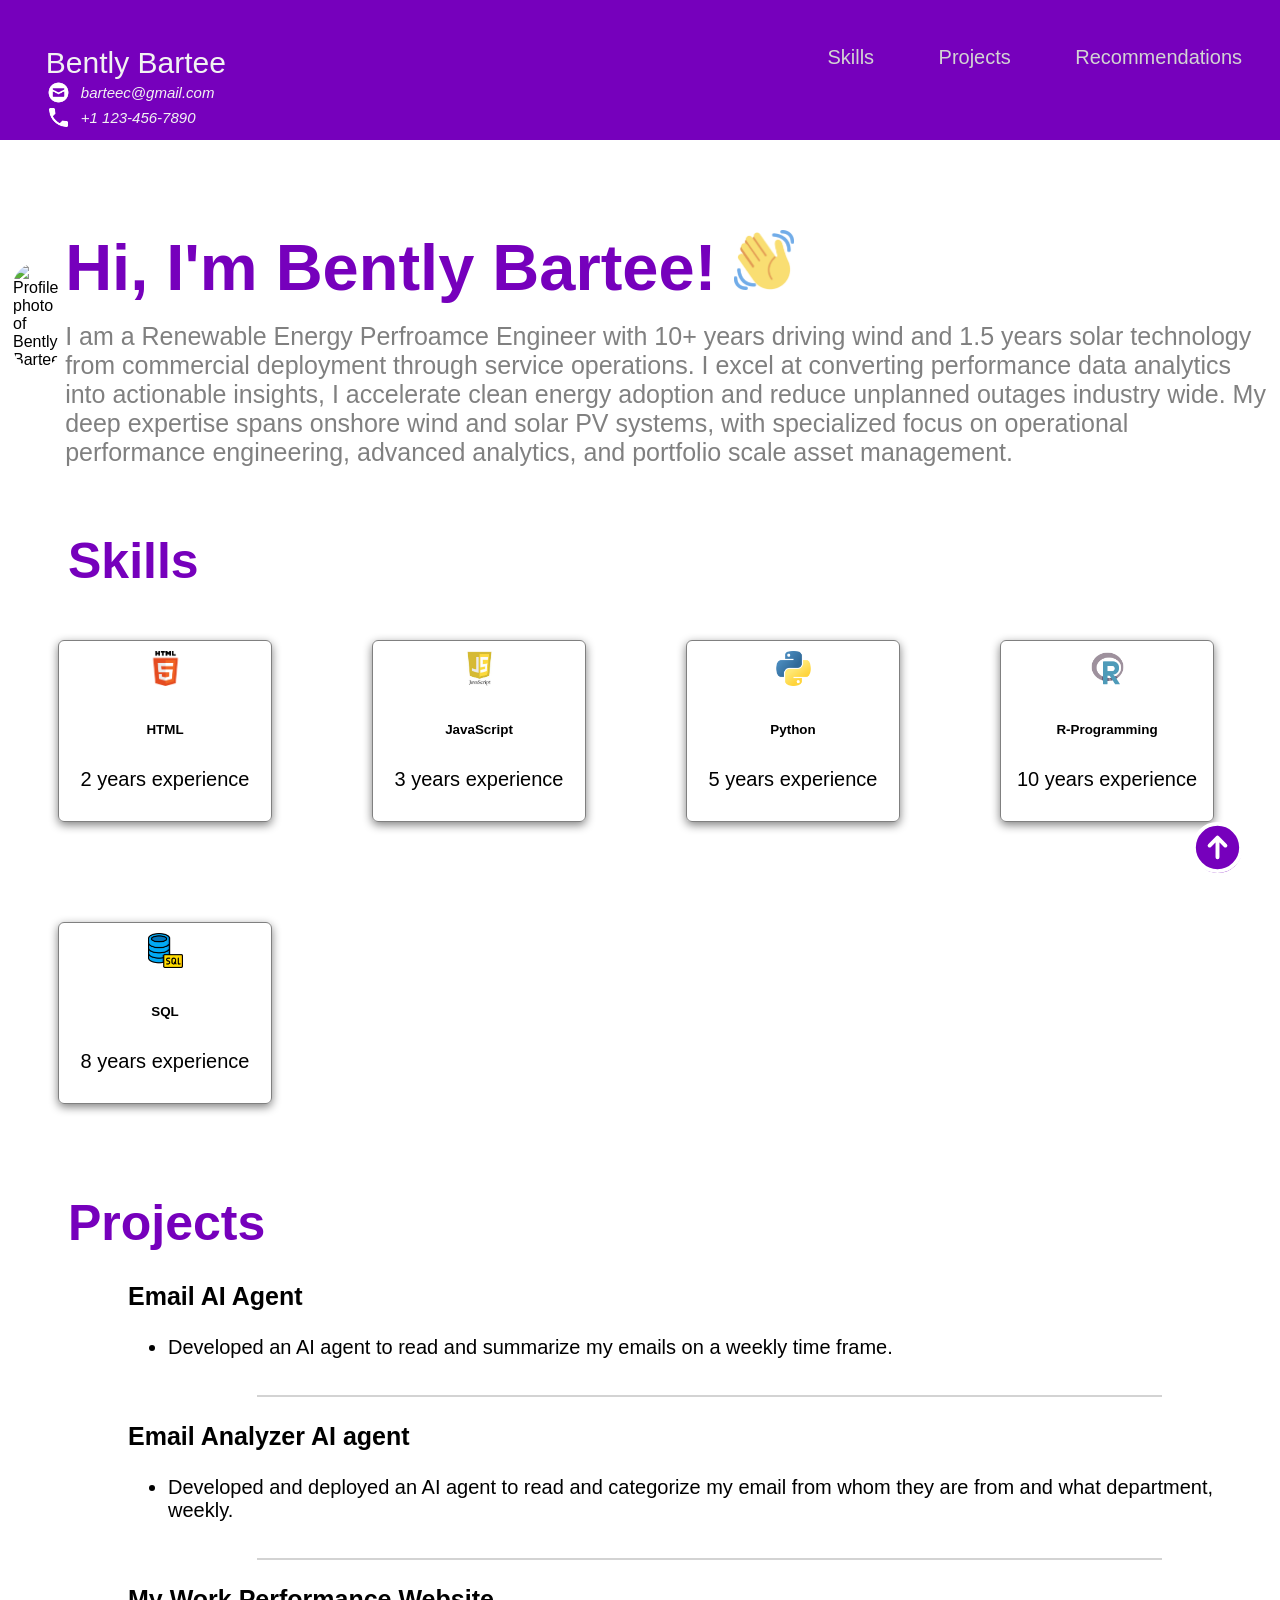
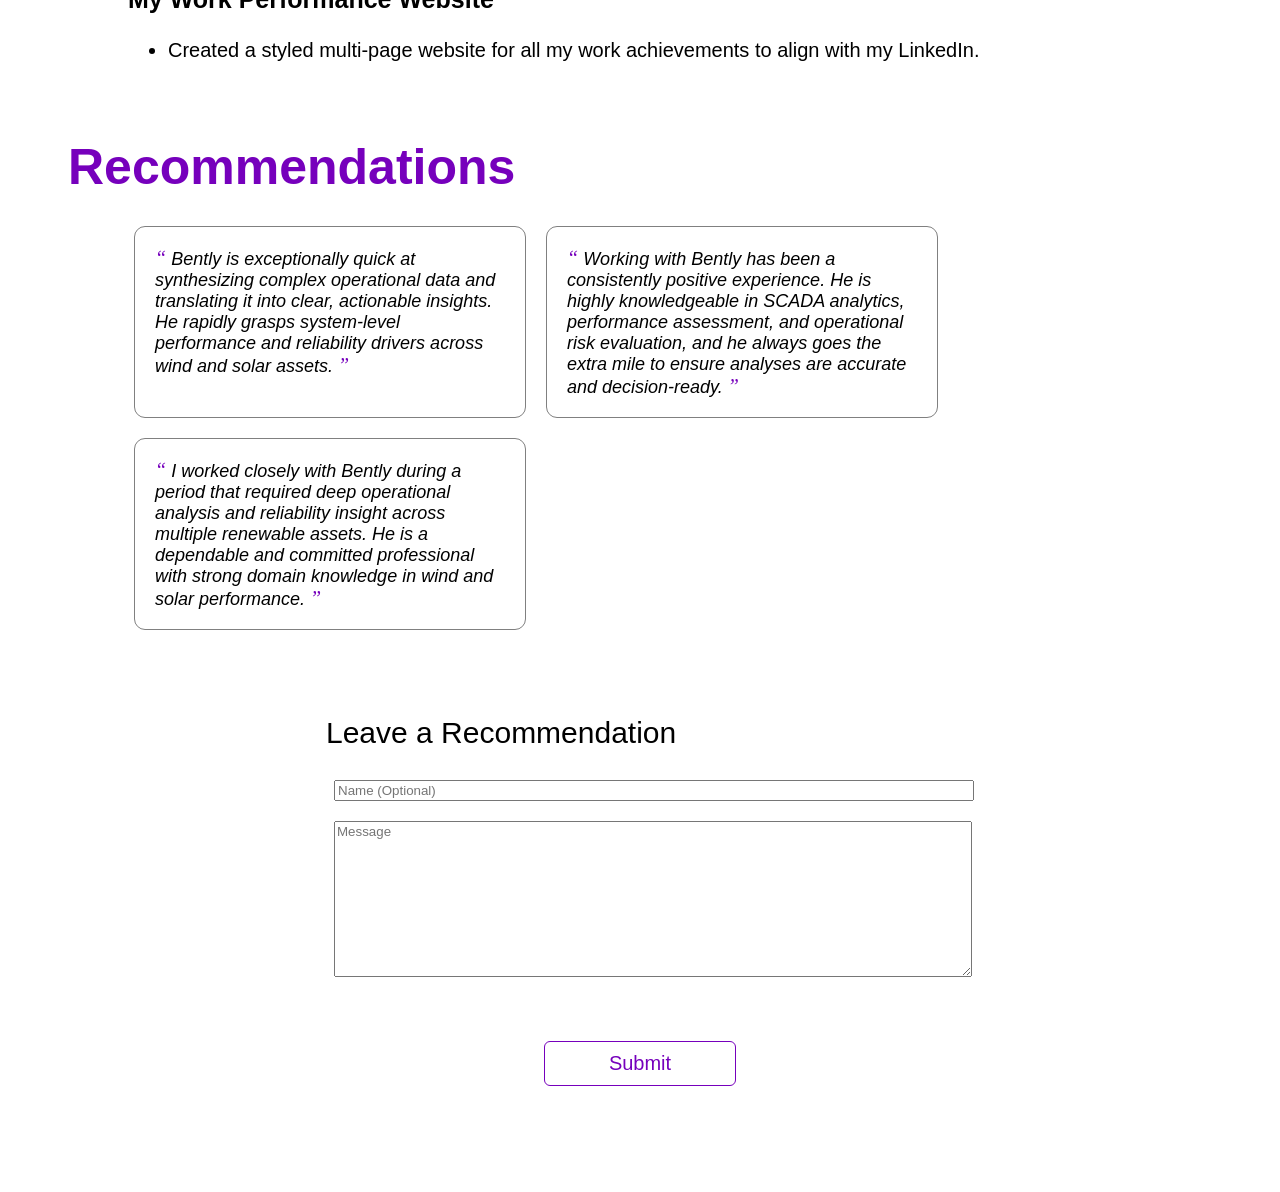
==== commit 5482838e: "Update image paths in my-portfolio.html" ====
--- a/my-portfolio.html
+++ b/my-portfolio.html
@@ -12,12 +12,12 @@
         <div class="profile_name">
           Bently Bartee
           <div class="contact_info">
-            <img src="html_finalprojimages/envelope.png" alt="https://icons8.com/icon/124377/circled-envelope"/>
+            <img src="pics/envelope.png" alt="https://icons8.com/icon/124377/circled-envelope"/>
           barteec@gmail.com
         </div>
         <div style="clear:both;"></div>
         <div class="contact_info">
-          <img src="html_finalprojimages/phone.png" alt="https://icons8.com/icon/124377/circled-envelope"/>
+          <img src="pics/phone.png" alt="https://icons8.com/icon/124377/circled-envelope"/>
           +1 123-456-7890
 
         </div>
@@ -44,7 +44,7 @@
 
       <div>
           <h1>
-            Hi, I'm Bently Bartee! <img src="html_finalprojimages/waving-hand.png" width="60px"/>
+            Hi, I'm Bently Bartee! <img src="pics/waving-hand.png" width="60px"/>
           </h1>
           <p>
             I am a Renewable Energy Perfroamce Engineer with 10+ years driving wind and 1.5 years solar technology 
@@ -63,13 +63,13 @@
 
       <div class="all_skills">
         <div class="skill">
-          <img src="html_finalprojimages/html5.png"/>
+          <img src="pics/html5.png"/>
           <h6>HTML</h6>
           <p>2 years experience</p>
         </div>  
 
         <div class="skill">
-          <img src="html_finalprojimages/js.jpeg"/>
+          <img src="pics/js.jpeg"/>
           <h6>JavaScript</h6>
           <p>3 years experience</p>
         </div>  
@@ -77,19 +77,19 @@
         <!-- Add more skills here -->
 
         <div class="skill">
-            <img src="html_finalprojimages/python.png"/>
+            <img src="pics/python.png"/>
             <h6>Python</h6>
             <p>5 years experience</p>
           </div>  
 
           <div class="skill">
-            <img src="html_finalprojimages/r.png"/>
+            <img src="pics/r.png"/>
             <h6>R-Programming</h6>
             <p>10 years experience</p>
           </div>  
 
           <div class="skill">
-            <img src="html_finalprojimages/database.png"/>
+            <img src="pics/database.png"/>
             <h6>SQL</h6>
             <p>8 years experience</p>
           </div>  
@@ -157,7 +157,7 @@
           
  I worked closely with Bently during a period that required deep operational analysis and reliability insight across multiple renewable assets. 
  He is a dependable and committed professional with strong domain knowledge in wind and solar performance. 
- 
+  
 
           <span>&#8221;</span>
         </div>
@@ -188,9 +188,9 @@
     </div>
 
     <div class="popup" id="popup" class="flex_center">
-        <img src="html_finalprojimages/checkmark--outline.svg" />
+        <img src="pics/checkmark--outline.svg" />
         <h3>Thank you for your recommendation!</h3>
         <button onclick="showPopup(false)">Ok</button>
       </div>
   </body>
-</html>
+</html>
